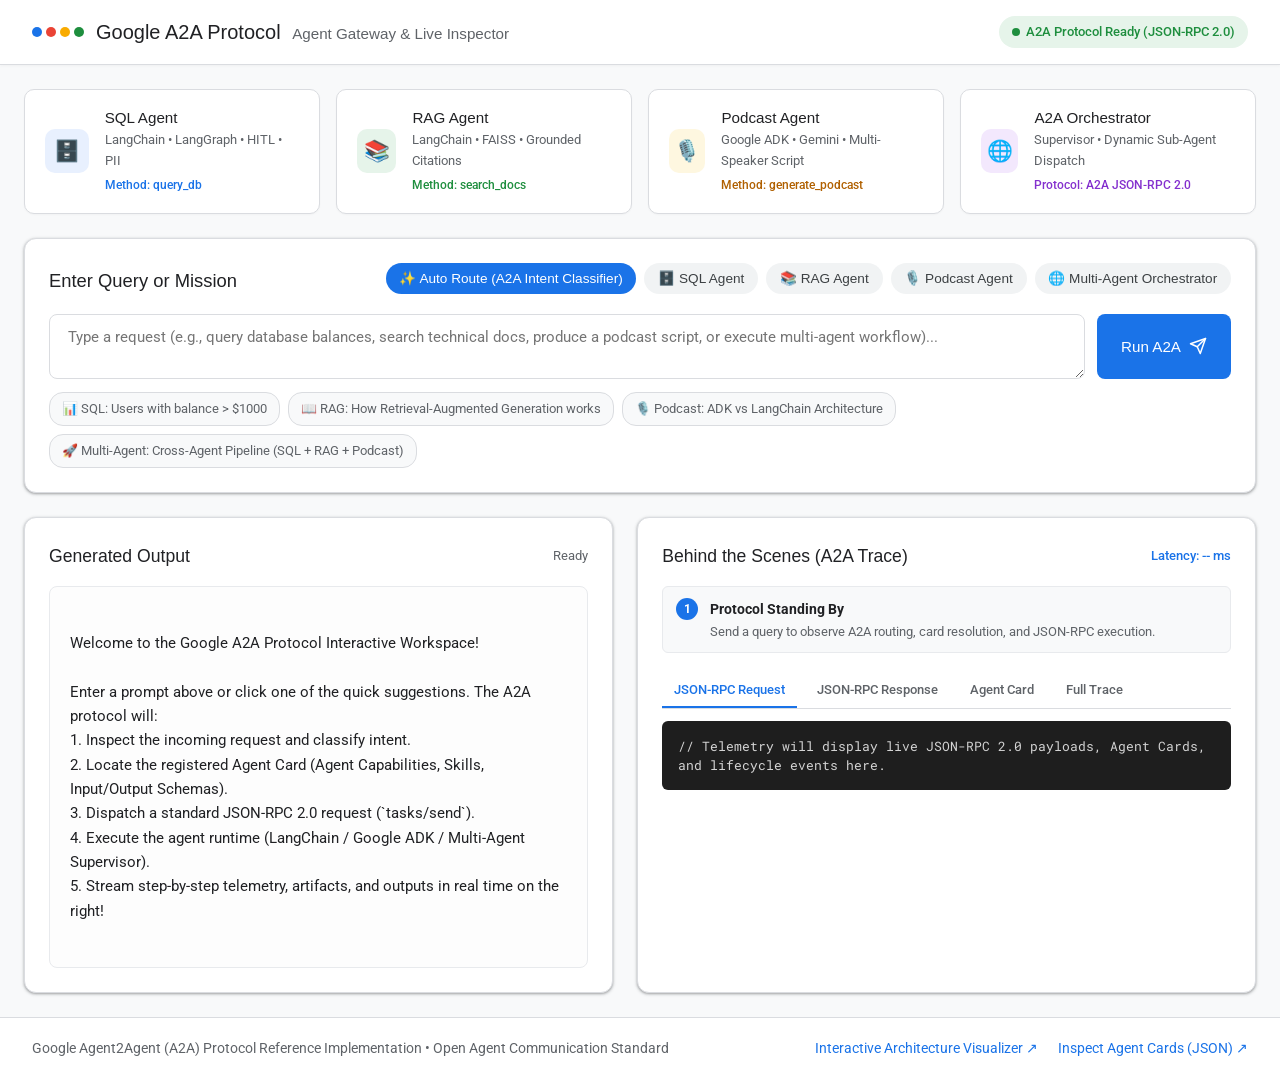
==== ui/index.html @ e9746bdd "feat(ui): Add interactive Google A2A protocol gateway UI and behind-the-scenes inspector" ====
<!DOCTYPE html>
<html lang="en">
<head>
  <meta charset="UTF-8">
  <meta name="viewport" content="width=device-width, initial-scale=1.0">
  <title>Google A2A Protocol — Agent Gateway & Interactive Inspector</title>
  <link rel="preconnect" href="https://fonts.googleapis.com">
  <link rel="preconnect" href="https://fonts.gstatic.com" crossorigin>
  <link href="https://fonts.googleapis.com/css2?family=Google+Sans:wght@400;500;700&family=Roboto+Mono:wght@400;500&family=Roboto:wght@400;500;700&display=swap" rel="stylesheet">
  <link rel="stylesheet" href="styles.css">
</head>
<body>
  <!-- Header -->
  <header>
    <div class="header-container">
      <div class="brand">
        <div class="brand-dots">
          <span class="dot dot-blue"></span>
          <span class="dot dot-red"></span>
          <span class="dot dot-yellow"></span>
          <span class="dot dot-green"></span>
        </div>
        <h1>Google A2A Protocol <span style="font-weight:400; color:var(--g-muted); font-size:0.95rem; margin-left:6px;">Agent Gateway & Live Inspector</span></h1>
      </div>
      <div class="status-pill" id="protocol-status">
        <span class="status-dot"></span>
        <span>A2A Protocol Ready (JSON-RPC 2.0)</span>
      </div>
    </div>
  </header>

  <!-- Main Workspace -->
  <main>
    <!-- Top Agent Cards Status Bar -->
    <section class="agent-cards-bar">
      <div class="agent-mini-card" id="card-sql">
        <div class="agent-icon-circle" style="background:#e8f0fe; color:#1a73e8;">🗄️</div>
        <div class="agent-info">
          <h4>SQL Agent</h4>
          <p>LangChain • LangGraph • HITL • PII</p>
          <span style="font-size:0.72rem; color:#1a73e8; font-weight:500;">Method: query_db</span>
        </div>
      </div>

      <div class="agent-mini-card" id="card-rag">
        <div class="agent-icon-circle" style="background:#e6f4ea; color:#1e8e3e;">📚</div>
        <div class="agent-info">
          <h4>RAG Agent</h4>
          <p>LangChain • FAISS • Grounded Citations</p>
          <span style="font-size:0.72rem; color:#1e8e3e; font-weight:500;">Method: search_docs</span>
        </div>
      </div>

      <div class="agent-mini-card" id="card-podcast">
        <div class="agent-icon-circle" style="background:#fef7e0; color:#f9ab00;">🎙️</div>
        <div class="agent-info">
          <h4>Podcast Agent</h4>
          <p>Google ADK • Gemini • Multi-Speaker Script</p>
          <span style="font-size:0.72rem; color:#b06000; font-weight:500;">Method: generate_podcast</span>
        </div>
      </div>

      <div class="agent-mini-card" id="card-orchestrator">
        <div class="agent-icon-circle" style="background:#f3e8fd; color:#8430ce;">🌐</div>
        <div class="agent-info">
          <h4>A2A Orchestrator</h4>
          <p>Supervisor • Dynamic Sub-Agent Dispatch</p>
          <span style="font-size:0.72rem; color:#8430ce; font-weight:500;">Protocol: A2A JSON-RPC 2.0</span>
        </div>
      </div>
    </section>

    <!-- Query Input Section -->
    <section class="query-card">
      <div class="query-card-header">
        <h2>Enter Query or Mission</h2>
        <!-- Routing Mode Selectors -->
        <div class="mode-selector">
          <button class="mode-btn active" data-mode="auto">✨ Auto Route (A2A Intent Classifier)</button>
          <button class="mode-btn" data-mode="sql">🗄️ SQL Agent</button>
          <button class="mode-btn" data-mode="rag">📚 RAG Agent</button>
          <button class="mode-btn" data-mode="podcast">🎙️ Podcast Agent</button>
          <button class="mode-btn" data-mode="orchestrator">🌐 Multi-Agent Orchestrator</button>
        </div>
      </div>

      <div class="input-container">
        <textarea id="query-input" class="query-textarea" placeholder="Type a request (e.g., query database balances, search technical docs, produce a podcast script, or execute multi-agent workflow)..." rows="2"></textarea>
        <button id="submit-btn" class="submit-btn">
          <span>Run A2A</span>
          <svg width="18" height="18" viewBox="0 0 24 24" fill="none" stroke="currentColor" stroke-width="2" stroke-linecap="round" stroke-linejoin="round"><line x1="22" y1="2" x2="11" y2="13"></line><polygon points="22 2 15 22 11 13 2 9 22 2"></polygon></svg>
        </button>
      </div>

      <!-- Quick Prompt Pills -->
      <div class="prompt-pills">
        <span class="prompt-pill" data-query="List all users with balance greater than $1000 from the database">📊 SQL: Users with balance &gt; $1000</span>
        <span class="prompt-pill" data-query="Explain how Retrieval Augmented Generation works, including chunking, embedding, vector search, and citation grounding.">📖 RAG: How Retrieval-Augmented Generation works</span>
        <span class="prompt-pill" data-query="Generate a punchy 3-minute podcast script discussing the architectural differences between Google ADK and LangChain for production agents.">🎙️ Podcast: ADK vs LangChain Architecture</span>
        <span class="prompt-pill" data-query="Check the database for top users, retrieve RAG best practices for customer communication, and create a podcast episode discussing data-driven customer loyalty.">🚀 Multi-Agent: Cross-Agent Pipeline (SQL + RAG + Podcast)</span>
      </div>
    </section>

    <!-- Split View: Left Output, Right Behind the Scenes -->
    <div class="split-view">
      <!-- Output Card -->
      <section class="output-card">
        <div class="output-header">
          <h3>Generated Output</h3>
          <span id="output-runtime" style="font-size:0.8rem; color:var(--g-muted);">Ready</span>
        </div>

        <!-- Dynamic Agent Badge Banner -->
        <div id="agent-badge-banner" class="agent-badge-banner" style="display:none;">
          <div id="agent-badge-icon" style="font-size:1.4rem;">✨</div>
          <div>
            <strong id="agent-badge-title" style="font-size:0.95rem;">Routed Agent</strong>
            <p id="agent-badge-desc" style="font-size:0.8rem; color:var(--g-muted); margin:0;">A2A Protocol Dispatch</p>
          </div>
        </div>

        <!-- Output Content Area -->
        <div id="output-content" class="output-content">
Welcome to the Google A2A Protocol Interactive Workspace!

Enter a prompt above or click one of the quick suggestions. The A2A protocol will:
1. Inspect the incoming request and classify intent.
2. Locate the registered Agent Card (Agent Capabilities, Skills, Input/Output Schemas).
3. Dispatch a standard JSON-RPC 2.0 request (`tasks/send`).
4. Execute the agent runtime (LangChain / Google ADK / Multi-Agent Supervisor).
5. Stream step-by-step telemetry, artifacts, and outputs in real time on the right!
        </div>

        <!-- Artifacts Section -->
        <div id="artifacts-section" class="artifacts-section" style="display:none;">
          <div class="artifacts-title">Generated Artifacts</div>
          <div id="artifacts-list"></div>
        </div>
      </section>

      <!-- Behind the Scenes Telemetry Card -->
      <section class="telemetry-card">
        <div class="telemetry-header">
          <h3>Behind the Scenes (A2A Trace)</h3>
          <span id="trace-timer" style="font-size:0.8rem; font-weight:500; color:var(--g-blue);">Latency: -- ms</span>
        </div>

        <!-- Flow Steps Progress -->
        <div class="flow-steps" id="flow-steps-container">
          <div class="flow-step-item" id="step-idle">
            <div class="flow-step-icon">1</div>
            <div class="flow-step-text">
              <strong>Protocol Standing By</strong>
              <p>Send a query to observe A2A routing, card resolution, and JSON-RPC execution.</p>
            </div>
          </div>
        </div>

        <!-- Sub Tabs for Telemetry Inspector -->
        <div class="telemetry-tabs">
          <div class="t-tab active" data-tab="json-request">JSON-RPC Request</div>
          <div class="t-tab" data-tab="json-response">JSON-RPC Response</div>
          <div class="t-tab" data-tab="agent-card">Agent Card</div>
          <div class="t-tab" data-tab="trace-summary">Full Trace</div>
        </div>

        <!-- Tab Content Viewers -->
        <pre id="code-viewer" class="code-viewer">// Telemetry will display live JSON-RPC 2.0 payloads, Agent Cards, and lifecycle events here.</pre>
      </section>
    </div>
  </main>

  <!-- Footer -->
  <footer>
    <div style="max-width:1400px; margin:0 auto; display:flex; justify-content:space-between; align-items:center; flex-wrap:wrap; gap:1rem;">
      <div>Google Agent2Agent (A2A) Protocol Reference Implementation • Open Agent Communication Standard</div>
      <div style="display:flex; gap:1.25rem;">
        <a href="/A2A_Architecture_Visualization.html" target="_blank" style="color:var(--g-blue); text-decoration:none;">Interactive Architecture Visualizer ↗</a>
        <a href="/api/agents" target="_blank" style="color:var(--g-blue); text-decoration:none;">Inspect Agent Cards (JSON) ↗</a>
      </div>
    </div>
  </footer>

  <script src="app.js"></script>
</body>
</html>
---- ui/styles.css ----
:root {
  --g-blue: #1a73e8;
  --g-blue-light: #e8f0fe;
  --g-blue-dark: #174ea6;
  --g-green: #1e8e3e;
  --g-green-light: #e6f4ea;
  --g-yellow: #f9ab00;
  --g-yellow-light: #fef7e0;
  --g-red: #ea4335;
  --g-red-light: #fce8e6;
  --g-dark: #202124;
  --g-text: #3c4043;
  --g-muted: #5f6368;
  --g-bg: #f8f9fa;
  --g-card: #ffffff;
  --g-border: #dadce0;
  --code-bg: #1e1e1e;
  --code-text: #d4d4d4;
  --shadow-sm: 0 1px 2px 0 rgba(60,64,67,0.3), 0 1px 3px 1px rgba(60,64,67,0.15);
  --shadow-md: 0 4px 6px -1px rgba(0,0,0,0.1), 0 2px 4px -1px rgba(0,0,0,0.06);
}

* { box-sizing: border-box; margin: 0; padding: 0; }

body {
  font-family: 'Roboto', -apple-system, BlinkMacSystemFont, sans-serif;
  background-color: var(--g-bg);
  color: var(--g-dark);
  line-height: 1.6;
  display: flex;
  flex-direction: column;
  min-height: 100vh;
}

/* Header */
header {
  background: #ffffff;
  border-bottom: 1px solid var(--g-border);
  padding: 1rem 2rem;
  position: sticky;
  top: 0;
  z-index: 100;
  box-shadow: 0 1px 3px rgba(0,0,0,0.04);
}

.header-container {
  max-width: 1400px;
  margin: 0 auto;
  display: flex;
  justify-content: space-between;
  align-items: center;
}

.brand {
  display: flex;
  align-items: center;
  gap: 0.75rem;
}

.brand-dots {
  display: flex;
  gap: 4px;
}

.dot { width: 10px; height: 10px; border-radius: 50%; }
.dot-blue { background: var(--g-blue); }
.dot-red { background: var(--g-red); }
.dot-yellow { background: var(--g-yellow); }
.dot-green { background: var(--g-green); }

.brand h1 {
  font-family: 'Google Sans', sans-serif;
  font-size: 1.25rem;
  font-weight: 500;
  color: var(--g-dark);
}

.status-pill {
  display: inline-flex;
  align-items: center;
  gap: 6px;
  background: var(--g-green-light);
  color: var(--g-green);
  padding: 0.35rem 0.8rem;
  border-radius: 16px;
  font-size: 0.8rem;
  font-weight: 500;
}

.status-dot {
  width: 8px;
  height: 8px;
  background: var(--g-green);
  border-radius: 50%;
  animation: pulse 2s infinite;
}

@keyframes pulse {
  0% { transform: scale(0.95); opacity: 0.8; }
  50% { transform: scale(1.2); opacity: 1; }
  100% { transform: scale(0.95); opacity: 0.8; }
}

/* Main Container */
main {
  flex: 1;
  max-width: 1400px;
  width: 100%;
  margin: 1.5rem auto;
  padding: 0 1.5rem;
}

/* Top Agent Cards Bar */
.agent-cards-bar {
  display: grid;
  grid-template-columns: repeat(auto-fit, minmax(280px, 1fr));
  gap: 1rem;
  margin-bottom: 1.5rem;
}

.agent-mini-card {
  background: #ffffff;
  border: 1px solid var(--g-border);
  border-radius: 10px;
  padding: 1rem 1.25rem;
  display: flex;
  align-items: center;
  gap: 1rem;
  box-shadow: 0 1px 2px rgba(0,0,0,0.03);
  transition: all 0.2s;
}

.agent-mini-card:hover {
  border-color: var(--g-blue);
  box-shadow: var(--shadow-sm);
}

.agent-mini-card.active {
  border-color: var(--g-blue);
  background: var(--g-blue-light);
}

.agent-icon-circle {
  width: 44px;
  height: 44px;
  border-radius: 10px;
  display: flex;
  align-items: center;
  justify-content: center;
  font-size: 1.3rem;
}

.agent-info h4 {
  font-family: 'Google Sans', sans-serif;
  font-size: 0.95rem;
  font-weight: 500;
  color: var(--g-dark);
}

.agent-info p {
  font-size: 0.8rem;
  color: var(--g-muted);
}

/* Query Box Card */
.query-card {
  background: #ffffff;
  border: 1px solid var(--g-border);
  border-radius: 12px;
  padding: 1.5rem;
  margin-bottom: 1.5rem;
  box-shadow: var(--shadow-sm);
}

.query-card-header {
  display: flex;
  justify-content: space-between;
  align-items: center;
  margin-bottom: 1rem;
}

.query-card-header h2 {
  font-family: 'Google Sans', sans-serif;
  font-size: 1.15rem;
  font-weight: 500;
  color: var(--g-dark);
}

.mode-selector {
  display: flex;
  gap: 0.5rem;
  overflow-x: auto;
  padding-bottom: 4px;
}

.mode-btn {
  background: #f1f3f4;
  border: 1px solid transparent;
  color: var(--g-text);
  padding: 0.4rem 0.8rem;
  border-radius: 20px;
  font-size: 0.85rem;
  font-weight: 500;
  cursor: pointer;
  white-space: nowrap;
  transition: all 0.2s;
}

.mode-btn:hover {
  background: #e8eaed;
}

.mode-btn.active {
  background: var(--g-blue);
  color: #ffffff;
}

.input-container {
  display: flex;
  gap: 0.75rem;
  margin-top: 1rem;
}

.query-textarea {
  flex: 1;
  min-height: 58px;
  padding: 0.85rem 1.1rem;
  font-family: inherit;
  font-size: 0.95rem;
  border: 1px solid var(--g-border);
  border-radius: 8px;
  resize: vertical;
  outline: none;
  transition: border-color 0.2s;
}

.query-textarea:focus {
  border-color: var(--g-blue);
  box-shadow: 0 0 0 3px var(--g-blue-light);
}

.submit-btn {
  background: var(--g-blue);
  color: #ffffff;
  border: none;
  padding: 0 1.5rem;
  border-radius: 8px;
  font-family: 'Google Sans', sans-serif;
  font-size: 0.95rem;
  font-weight: 500;
  cursor: pointer;
  display: flex;
  align-items: center;
  gap: 0.5rem;
  transition: background 0.2s;
}

.submit-btn:hover {
  background: var(--g-blue-dark);
}

.submit-btn:disabled {
  background: #dadce0;
  cursor: not-allowed;
}

/* Prompt Quick Suggestion Pills */
.prompt-pills {
  display: flex;
  gap: 0.5rem;
  margin-top: 0.85rem;
  flex-wrap: wrap;
}

.prompt-pill {
  background: #f8f9fa;
  border: 1px solid var(--g-border);
  padding: 0.35rem 0.75rem;
  border-radius: 14px;
  font-size: 0.8rem;
  color: var(--g-muted);
  cursor: pointer;
  transition: all 0.2s;
}

.prompt-pill:hover {
  background: var(--g-blue-light);
  color: var(--g-blue-dark);
  border-color: #aecbfa;
}

/* Main Split View */
.split-view {
  display: grid;
  grid-template-columns: 1fr 1.05fr;
  gap: 1.5rem;
}

@media (max-width: 950px) {
  .split-view {
    grid-template-columns: 1fr;
  }
}

/* Output Panel (Left) */
.output-card {
  background: #ffffff;
  border: 1px solid var(--g-border);
  border-radius: 12px;
  padding: 1.5rem;
  box-shadow: var(--shadow-sm);
  display: flex;
  flex-direction: column;
}

.output-header {
  display: flex;
  justify-content: space-between;
  align-items: center;
  margin-bottom: 1rem;
}

.output-header h3 {
  font-family: 'Google Sans', sans-serif;
  font-size: 1.1rem;
  font-weight: 500;
  color: var(--g-dark);
}

.agent-badge-banner {
  display: flex;
  align-items: center;
  gap: 0.75rem;
  padding: 0.75rem 1rem;
  border-radius: 8px;
  background: var(--g-blue-light);
  border-left: 4px solid var(--g-blue);
  margin-bottom: 1.25rem;
}

.agent-badge-banner.green {
  background: var(--g-green-light);
  border-left-color: var(--g-green);
}

.agent-badge-banner.yellow {
  background: var(--g-yellow-light);
  border-left-color: var(--g-yellow);
}

.output-content {
  flex: 1;
  background: #fdfdfd;
  border: 1px solid #e8eaed;
  border-radius: 8px;
  padding: 1.25rem;
  font-size: 0.95rem;
  color: var(--g-dark);
  line-height: 1.6;
  white-space: pre-wrap;
  min-height: 250px;
  max-height: 480px;
  overflow-y: auto;
}

/* Artifacts Box */
.artifacts-section {
  margin-top: 1.25rem;
}

.artifacts-title {
  font-size: 0.85rem;
  font-weight: 700;
  color: var(--g-muted);
  text-transform: uppercase;
  margin-bottom: 0.5rem;
}

.artifact-pill {
  display: flex;
  align-items: center;
  justify-content: space-between;
  padding: 0.6rem 0.9rem;
  border-radius: 6px;
  background: #f1f3f4;
  border: 1px solid var(--g-border);
  font-size: 0.85rem;
  margin-bottom: 0.5rem;
}

/* Behind the Scenes (Right) */
.telemetry-card {
  background: #ffffff;
  border: 1px solid var(--g-border);
  border-radius: 12px;
  padding: 1.5rem;
  box-shadow: var(--shadow-sm);
  display: flex;
  flex-direction: column;
}

.telemetry-header {
  display: flex;
  justify-content: space-between;
  align-items: center;
  margin-bottom: 1rem;
}

.telemetry-header h3 {
  font-family: 'Google Sans', sans-serif;
  font-size: 1.1rem;
  font-weight: 500;
  color: var(--g-dark);
}

/* Flow Stepper Mini */
.flow-steps {
  display: flex;
  flex-direction: column;
  gap: 0.6rem;
  margin-bottom: 1.25rem;
}

.flow-step-item {
  display: flex;
  align-items: flex-start;
  gap: 0.75rem;
  padding: 0.6rem 0.8rem;
  border-radius: 6px;
  background: #f8f9fa;
  border: 1px solid #e8eaed;
}

.flow-step-icon {
  width: 22px;
  height: 22px;
  border-radius: 50%;
  background: var(--g-blue);
  color: #fff;
  display: flex;
  align-items: center;
  justify-content: center;
  font-size: 0.75rem;
  font-weight: 700;
  flex-shrink: 0;
  margin-top: 2px;
}

.flow-step-text strong {
  font-size: 0.85rem;
  color: var(--g-dark);
}

.flow-step-text p {
  font-size: 0.8rem;
  color: var(--g-muted);
}

/* Sub-tabs for Telemetry Inspector */
.telemetry-tabs {
  display: flex;
  gap: 0.5rem;
  border-bottom: 1px solid var(--g-border);
  margin-bottom: 0.75rem;
}

.t-tab {
  padding: 0.4rem 0.75rem;
  font-size: 0.8rem;
  font-weight: 500;
  color: var(--g-muted);
  cursor: pointer;
  border-bottom: 2px solid transparent;
}

.t-tab.active {
  color: var(--g-blue);
  border-bottom-color: var(--g-blue);
}

.code-viewer {
  background: var(--code-bg);
  color: var(--code-text);
  font-family: 'Roboto Mono', monospace;
  font-size: 0.8rem;
  padding: 1rem;
  border-radius: 6px;
  max-height: 320px;
  overflow-y: auto;
  white-space: pre-wrap;
  line-height: 1.45;
}

footer {
  background: #ffffff;
  border-top: 1px solid var(--g-border);
  padding: 1.25rem 2rem;
  text-align: center;
  font-size: 0.85rem;
  color: var(--g-muted);
  margin-top: auto;
}
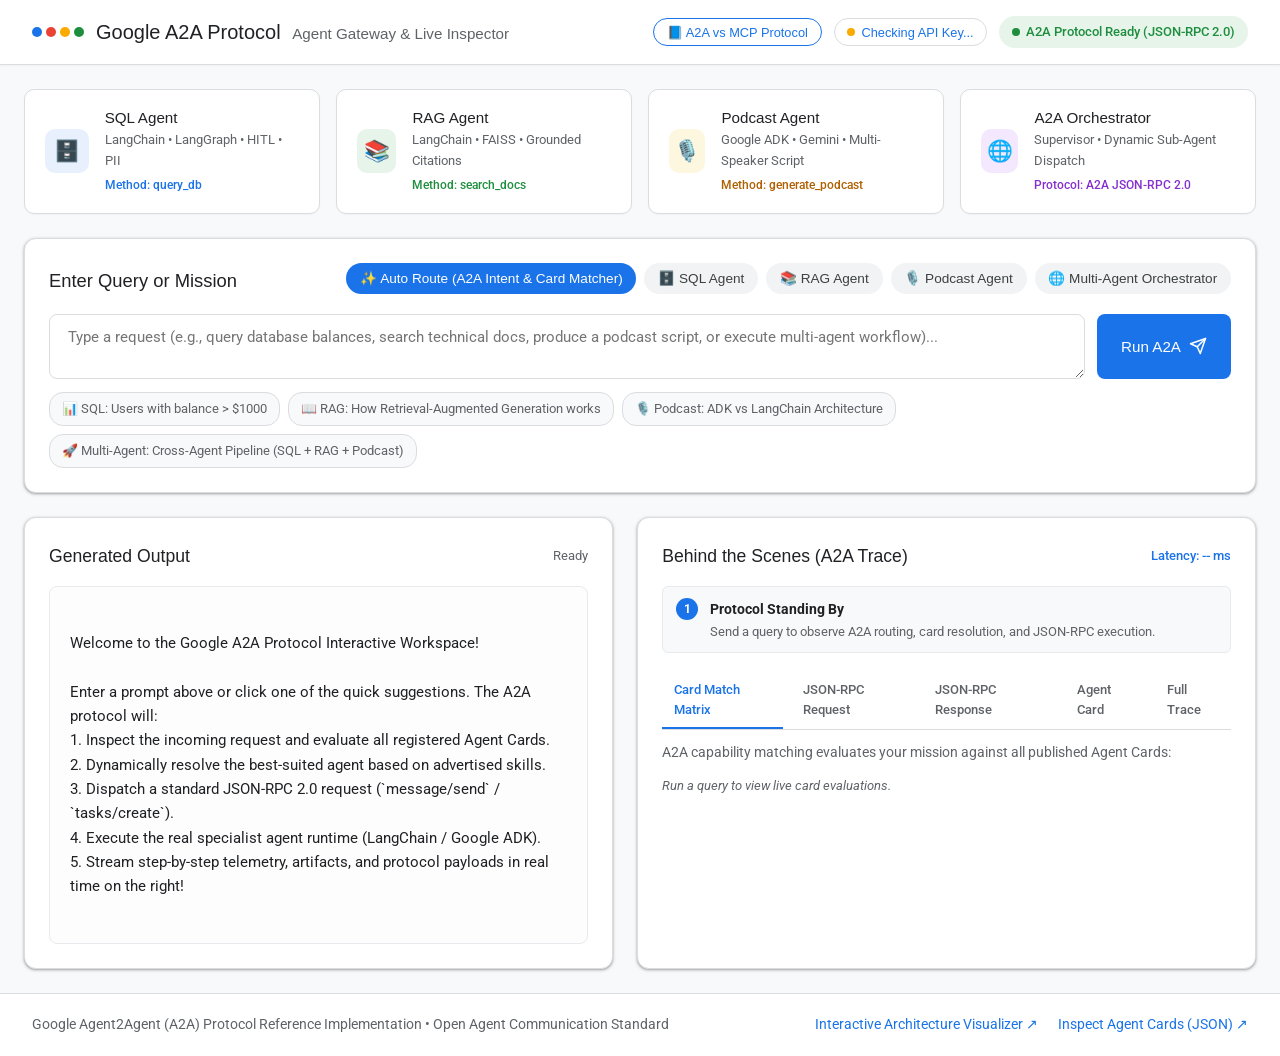
==== commit 2caf50bf: "feat: Add A2A vs MCP comparison, transparent Agent Card capability matcher, and live agent execution" ====
--- a/ui/index.html
+++ b/ui/index.html
@@ -22,9 +22,24 @@
         </div>
         <h1>Google A2A Protocol <span style="font-weight:400; color:var(--g-muted); font-size:0.95rem; margin-left:6px;">Agent Gateway & Live Inspector</span></h1>
       </div>
-      <div class="status-pill" id="protocol-status">
-        <span class="status-dot"></span>
-        <span>A2A Protocol Ready (JSON-RPC 2.0)</span>
+      
+      <div style="display:flex; align-items:center; gap:0.75rem; flex-wrap:wrap;">
+        <!-- A2A vs MCP Explainer Button -->
+        <button id="btn-mcp-modal" class="pill-btn">
+          <span>📘 A2A vs MCP Protocol</span>
+        </button>
+
+        <!-- API Key Status Pill -->
+        <button id="btn-key-modal" class="pill-btn" style="border-color:#dadce0;">
+          <span id="key-dot" class="status-dot" style="background:#f9ab00;"></span>
+          <span id="key-status-text">Checking API Key...</span>
+        </button>
+
+        <!-- Protocol Ready Indicator -->
+        <div class="status-pill" id="protocol-status">
+          <span class="status-dot"></span>
+          <span>A2A Protocol Ready (JSON-RPC 2.0)</span>
+        </div>
       </div>
     </div>
   </header>
@@ -76,7 +91,7 @@
         <h2>Enter Query or Mission</h2>
         <!-- Routing Mode Selectors -->
         <div class="mode-selector">
-          <button class="mode-btn active" data-mode="auto">✨ Auto Route (A2A Intent Classifier)</button>
+          <button class="mode-btn active" data-mode="auto">✨ Auto Route (A2A Intent & Card Matcher)</button>
           <button class="mode-btn" data-mode="sql">🗄️ SQL Agent</button>
           <button class="mode-btn" data-mode="rag">📚 RAG Agent</button>
           <button class="mode-btn" data-mode="podcast">🎙️ Podcast Agent</button>
@@ -113,9 +128,24 @@
         <!-- Dynamic Agent Badge Banner -->
         <div id="agent-badge-banner" class="agent-badge-banner" style="display:none;">
           <div id="agent-badge-icon" style="font-size:1.4rem;">✨</div>
-          <div>
+          <div style="flex:1;">
             <strong id="agent-badge-title" style="font-size:0.95rem;">Routed Agent</strong>
             <p id="agent-badge-desc" style="font-size:0.8rem; color:var(--g-muted); margin:0;">A2A Protocol Dispatch</p>
+          </div>
+          <!-- Execution Engine Pill -->
+          <div id="execution-engine-pill" class="engine-badge" style="display:none;">
+            <span id="engine-icon">⚙️</span>
+            <span id="engine-text">Real Agent Runtime</span>
+          </div>
+        </div>
+
+        <!-- Warning Callout if Google AI Studio Billing is Blocked -->
+        <div id="billing-warning-callout" class="billing-callout" style="display:none;">
+          <div style="font-weight:600; color:#b06000; display:flex; align-items:center; gap:6px;">
+            <span>⚠️</span> Real Agent Invocation Notice
+          </div>
+          <div style="font-size:0.82rem; color:#5f6368; margin-top:4px;" id="billing-warning-msg">
+            The agent executed its live framework pipeline (Google ADK / LangGraph). Google Gemini API returned HTTP 403 because your Google AI Studio billing account has an outstanding balance. Deterministic tools &amp; verified fallbacks were executed.
           </div>
         </div>
 
@@ -124,11 +154,11 @@
 Welcome to the Google A2A Protocol Interactive Workspace!
 
 Enter a prompt above or click one of the quick suggestions. The A2A protocol will:
-1. Inspect the incoming request and classify intent.
-2. Locate the registered Agent Card (Agent Capabilities, Skills, Input/Output Schemas).
-3. Dispatch a standard JSON-RPC 2.0 request (`tasks/send`).
-4. Execute the agent runtime (LangChain / Google ADK / Multi-Agent Supervisor).
-5. Stream step-by-step telemetry, artifacts, and outputs in real time on the right!
+1. Inspect the incoming request and evaluate all registered Agent Cards.
+2. Dynamically resolve the best-suited agent based on advertised skills.
+3. Dispatch a standard JSON-RPC 2.0 request (`message/send` / `tasks/create`).
+4. Execute the real specialist agent runtime (LangChain / Google ADK).
+5. Stream step-by-step telemetry, artifacts, and protocol payloads in real time on the right!
         </div>
 
         <!-- Artifacts Section -->
@@ -158,17 +188,114 @@
 
         <!-- Sub Tabs for Telemetry Inspector -->
         <div class="telemetry-tabs">
-          <div class="t-tab active" data-tab="json-request">JSON-RPC Request</div>
+          <div class="t-tab active" data-tab="card-matrix">Card Match Matrix</div>
+          <div class="t-tab" data-tab="json-request">JSON-RPC Request</div>
           <div class="t-tab" data-tab="json-response">JSON-RPC Response</div>
           <div class="t-tab" data-tab="agent-card">Agent Card</div>
           <div class="t-tab" data-tab="trace-summary">Full Trace</div>
         </div>
 
         <!-- Tab Content Viewers -->
-        <pre id="code-viewer" class="code-viewer">// Telemetry will display live JSON-RPC 2.0 payloads, Agent Cards, and lifecycle events here.</pre>
+        <div id="matrix-container" class="matrix-container" style="display:block;">
+          <div style="font-size:0.85rem; color:var(--g-muted); margin-bottom:0.75rem;">
+            A2A capability matching evaluates your mission against all published Agent Cards:
+          </div>
+          <div id="matrix-cards-list">
+            <div style="color:var(--g-muted); font-size:0.8rem; font-style:italic;">Run a query to view live card evaluations.</div>
+          </div>
+        </div>
+
+        <pre id="code-viewer" class="code-viewer" style="display:none;">// Telemetry will display live JSON-RPC 2.0 payloads, Agent Cards, and lifecycle events here.</pre>
       </section>
     </div>
   </main>
+
+  <!-- Modal: A2A vs MCP Deep Dive -->
+  <div id="mcp-modal" class="modal-overlay" style="display:none;">
+    <div class="modal-dialog">
+      <div class="modal-header">
+        <h3>Google A2A vs Anthropic MCP: Protocol Comparison</h3>
+        <button class="modal-close" onclick="closeModal('mcp-modal')">&times;</button>
+      </div>
+      <div class="modal-body">
+        <p style="margin-bottom:1rem; font-size:0.9rem; color:var(--g-dark);">
+          <strong>Why do both A2A and MCP use JSON-RPC 2.0?</strong><br>
+          JSON-RPC 2.0 is an open, lightweight, transport-agnostic standard that provides request/response correlation (<code>id</code>), structured error codes (<code>code</code>, <code>message</code>), and optional batching. However, <strong>A2A</strong> and <strong>MCP</strong> operate at fundamentally different architectural layers:
+        </p>
+
+        <table class="comparison-table">
+          <thead>
+            <tr>
+              <th>Feature</th>
+              <th>Anthropic MCP (Model Context Protocol)</th>
+              <th>Google A2A (Agent2Agent Protocol)</th>
+            </tr>
+          </thead>
+          <tbody>
+            <tr>
+              <td><strong>Primary Relationship</strong></td>
+              <td><strong>Host-to-Tool / Client-to-Resource</strong> (1:N tools)</td>
+              <td><strong>Agent-to-Agent / Peer-to-Peer</strong> (Collaborative federation)</td>
+            </tr>
+            <tr>
+              <td><strong>Autonomous Reasoning</strong></td>
+              <td>❌ <strong>No reasoning on server</strong>. Tool servers are passive functions returning data.</td>
+              <td>✅ <strong>Both sides have cognitive loops</strong>. The recipient agent runs its own models, planners, and tools.</td>
+            </tr>
+            <tr>
+              <td><strong>Task Granularity</strong></td>
+              <td><strong>Micro-operations</strong>: <code>tools/call</code>, <code>resources/read</code>, <code>prompts/get</code></td>
+              <td><strong>Macro-missions</strong>: <code>message/send</code>, <code>tasks/create</code>, <code>tasks/get</code></td>
+            </tr>
+            <tr>
+              <td><strong>Boundary Opacity</strong></td>
+              <td><strong>Transparent</strong>: Client inspects every function signature and raw output.</td>
+              <td><strong>Opaque</strong>: Internal prompts, weights, and tools are hidden; only deliverable <strong>Artifacts</strong> are returned.</td>
+            </tr>
+            <tr>
+              <td><strong>Discovery Manifest</strong></td>
+              <td>Tool schemas via <code>tools/list</code></td>
+              <td><strong>Agent Card</strong> at <code>/.well-known/agent-card.json</code> declaring skills, capabilities, and TOS</td>
+            </tr>
+            <tr>
+              <td><strong>Cross-Framework Interop</strong></td>
+              <td>Standardizes tool interfaces for an LLM</td>
+              <td>Connects heterogeneous agents (e.g. <strong>Google ADK</strong> $\leftrightarrow$ <strong>LangChain</strong>)</td>
+            </tr>
+          </tbody>
+        </table>
+
+        <div style="background:#e8f0fe; border-left:4px solid #1a73e8; padding:10px 14px; border-radius:6px; margin-top:1rem; font-size:0.85rem; color:#174ea6;">
+          <strong>Summary:</strong> Use <strong>MCP</strong> when your agent needs to connect to local tools (file system, database driver, git CLI). Use <strong>A2A</strong> when your agent needs to collaborate with another specialized, autonomous agent across team or organizational boundaries.
+        </div>
+      </div>
+    </div>
+  </div>
+
+  <!-- Modal: API Key Update -->
+  <div id="key-modal" class="modal-overlay" style="display:none;">
+    <div class="modal-dialog" style="max-width:520px;">
+      <div class="modal-header">
+        <h3>Google Gemini API Key Status</h3>
+        <button class="modal-close" onclick="closeModal('key-modal')">&times;</button>
+      </div>
+      <div class="modal-body">
+        <div id="key-modal-status-box" style="padding:10px 12px; border-radius:6px; margin-bottom:1rem; font-size:0.85rem;">
+          Checking key...
+        </div>
+
+        <label style="font-size:0.85rem; font-weight:600; color:var(--g-dark); display:block; margin-bottom:6px;">
+          Update or Enter New Gemini API Key:
+        </label>
+        <input type="password" id="input-api-key" placeholder="AIzaSy... (or paste fresh Gemini API key)" style="width:100%; padding:8px 12px; font-size:0.9rem; border:1px solid #dadce0; border-radius:6px; box-sizing:border-box; margin-bottom:1rem;" />
+
+        <div style="display:flex; justify-content:flex-end; gap:0.5rem;">
+          <button class="mode-btn" onclick="closeModal('key-modal')">Cancel</button>
+          <button id="btn-save-key" class="submit-btn" style="padding:0.4rem 1.2rem; font-size:0.85rem;">Save &amp; Verify Key</button>
+        </div>
+      </div>
+    </div>
+  </div>
 
   <!-- Footer -->
   <footer>
--- a/ui/styles.css
+++ b/ui/styles.css
@@ -491,6 +491,167 @@
   line-height: 1.45;
 }
 
+/* Header Action Pill Buttons */
+.pill-btn {
+  background: #ffffff;
+  border: 1px solid var(--g-blue);
+  color: var(--g-blue);
+  padding: 0.35rem 0.8rem;
+  border-radius: 16px;
+  font-size: 0.8rem;
+  font-weight: 500;
+  cursor: pointer;
+  display: inline-flex;
+  align-items: center;
+  gap: 6px;
+  transition: all 0.2s;
+}
+
+.pill-btn:hover {
+  background: var(--g-blue-light);
+}
+
+/* Engine Badge on Output Card */
+.engine-badge {
+  background: #ffffff;
+  border: 1px solid var(--g-border);
+  padding: 0.3rem 0.65rem;
+  border-radius: 14px;
+  font-size: 0.75rem;
+  font-weight: 500;
+  color: var(--g-dark);
+  display: inline-flex;
+  align-items: center;
+  gap: 5px;
+}
+
+/* Billing Notice Callout */
+.billing-callout {
+  background: #fef7e0;
+  border-left: 4px solid #f9ab00;
+  padding: 0.75rem 1rem;
+  border-radius: 6px;
+  margin-bottom: 1rem;
+}
+
+/* Card Match Matrix in Behind-the-Scenes */
+.matrix-container {
+  max-height: 320px;
+  overflow-y: auto;
+}
+
+.matrix-card-item {
+  background: #f8f9fa;
+  border: 1px solid var(--g-border);
+  border-radius: 8px;
+  padding: 0.75rem 1rem;
+  margin-bottom: 0.65rem;
+  transition: all 0.2s;
+}
+
+.matrix-card-item.selected {
+  border-color: var(--g-blue);
+  background: #e8f0fe;
+}
+
+.matrix-card-header {
+  display: flex;
+  justify-content: space-between;
+  align-items: center;
+  margin-bottom: 0.35rem;
+}
+
+.matrix-bar-wrap {
+  background: #dadce0;
+  height: 6px;
+  border-radius: 3px;
+  overflow: hidden;
+  margin: 0.4rem 0;
+}
+
+.matrix-bar-fill {
+  background: var(--g-blue);
+  height: 100%;
+  border-radius: 3px;
+  transition: width 0.4s ease;
+}
+
+/* Modals */
+.modal-overlay {
+  position: fixed;
+  top: 0;
+  left: 0;
+  width: 100vw;
+  height: 100vh;
+  background: rgba(0, 0, 0, 0.45);
+  display: flex;
+  align-items: center;
+  justify-content: center;
+  z-index: 1000;
+}
+
+.modal-dialog {
+  background: #ffffff;
+  border-radius: 12px;
+  max-width: 780px;
+  width: 90%;
+  max-height: 85vh;
+  overflow-y: auto;
+  box-shadow: 0 12px 28px rgba(0,0,0,0.2);
+}
+
+.modal-header {
+  padding: 1.25rem 1.5rem;
+  border-bottom: 1px solid var(--g-border);
+  display: flex;
+  justify-content: space-between;
+  align-items: center;
+}
+
+.modal-header h3 {
+  font-family: 'Google Sans', sans-serif;
+  font-size: 1.15rem;
+  color: var(--g-dark);
+}
+
+.modal-close {
+  background: transparent;
+  border: none;
+  font-size: 1.5rem;
+  color: var(--g-muted);
+  cursor: pointer;
+  line-height: 1;
+}
+
+.modal-body {
+  padding: 1.5rem;
+}
+
+/* Comparison Table */
+.comparison-table {
+  width: 100%;
+  border-collapse: collapse;
+  font-size: 0.85rem;
+  margin: 1rem 0;
+}
+
+.comparison-table th, .comparison-table td {
+  border: 1px solid var(--g-border);
+  padding: 0.65rem 0.85rem;
+  text-align: left;
+}
+
+.comparison-table th {
+  background: #f1f3f4;
+  font-weight: 600;
+  color: var(--g-dark);
+}
+
+.comparison-table td:first-child {
+  font-weight: 500;
+  color: var(--g-dark);
+}
+
 footer {
   background: #ffffff;
   border-top: 1px solid var(--g-border);
